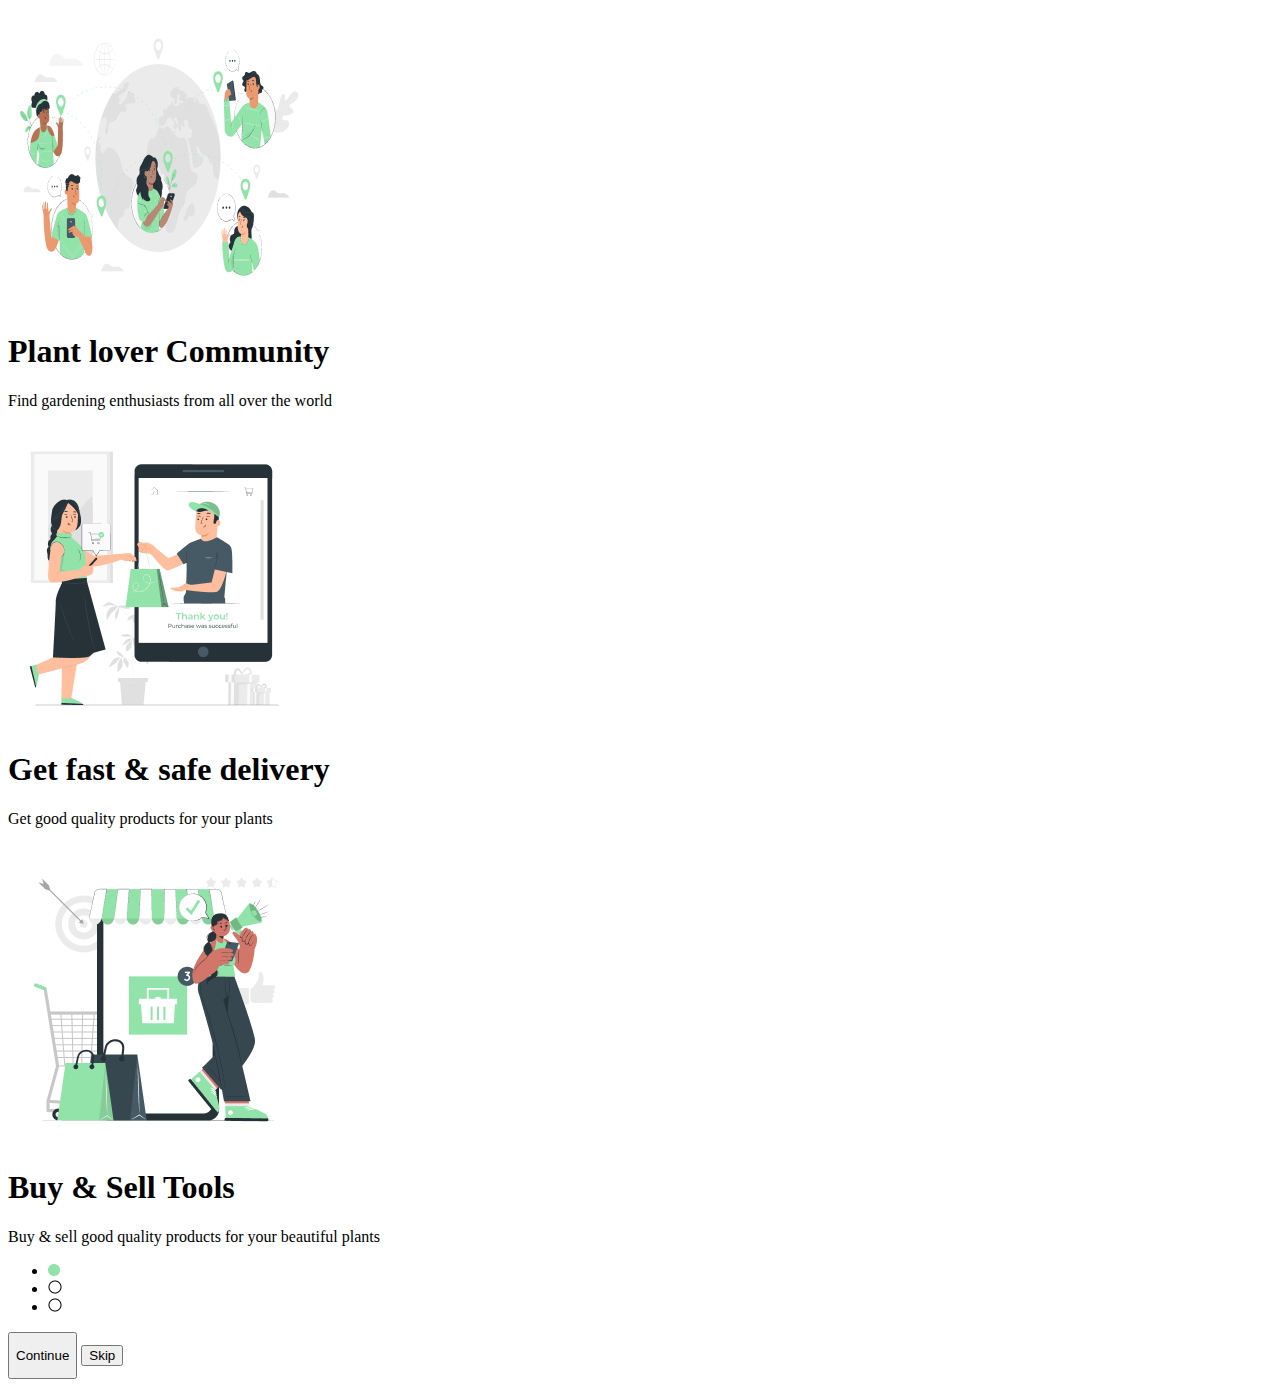
==== index.html @ 4a6655d0 "Commit inicial" ====
<!DOCTYPE html>
<html lang="en">
<head>
    <meta charset="UTF-8">
    <meta http-equiv="X-UA-Compatible" content="IE=edge">
    <meta name="viewport" content="width=device-width, initial-scale=1.0">
    <title>Plant Lover</title>
    <link href="https://fonts.googleapis.com/css2?family=Poppins:ital,wght@0,100;0,200;0,300;0,400;0,500;0,600;0,700;0,800;0,900;1,100;1,200;1,300;1,400;1,500;1,600;1,700;1,800;1,900&display=swap" rel="stylesheet">
    <link rel="stylesheet" href="/assets/styles/style.css">
</head>
<body>
    <main class="cards">
        <article class="card__1--ativo">
            <div><img src="assets/images/banner__onlineWorld.png" alt=""></div>
            <h1>Plant lover Community</h1>
            <p>Find gardening enthusiasts from all over the world</p>
        </article>
        <article class="card__2">
            <div><img src="assets/images/banner__delivery.png" alt=""></div>
            <h1>Get fast & safe delivery</h1>
            <p>Get good quality products for your plants</p>
        </article>
        <article class="card__3">
            <div><img src="assets/images/banner__buySell.png" alt=""></div>
            <h1>Buy & Sell Tools</h1>
            <p>Buy & sell good quality products for your beautiful plants</p>
        </article>
    </main>
    <nav>
        <div class="point">
            <ul>
            <li><img src="assets/images/Point__active.png" alt=""></li>
            <li><img src="assets/images/Point.png" alt=""></li>
            <li><img src="assets/images/Point.png" alt=""></li>
            </ul>
        </div>
        <div class="botoes">
            <button class="botao__continuar"><p>Continue</p></button>
            <button class="botao__pular">Skip</button>
        </div>
    </nav>
</body>
</html>
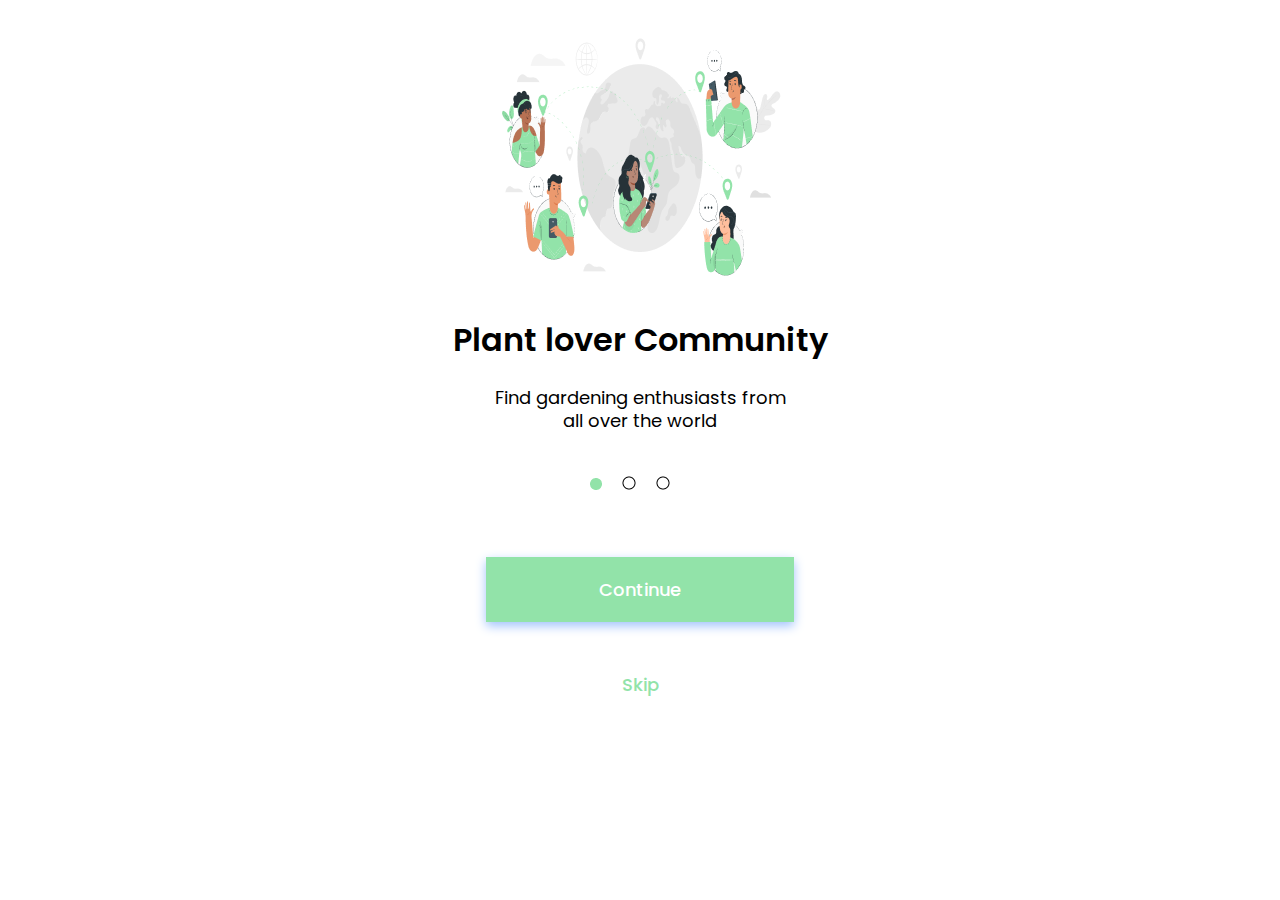
==== commit 9994f32c: "Finalização com CSS" ====
--- a/index.html
+++ b/index.html
@@ -10,33 +10,21 @@
 </head>
 <body>
     <main class="cards">
-        <article class="card__1--ativo">
-            <div><img src="assets/images/banner__onlineWorld.png" alt=""></div>
+        <article id="card__1" class="card">
+            <div><img src="assets/images/banner__onlineWorld.png" alt="Banner Online World"></div>
             <h1>Plant lover Community</h1>
             <p>Find gardening enthusiasts from all over the world</p>
         </article>
-        <article class="card__2">
-            <div><img src="assets/images/banner__delivery.png" alt=""></div>
-            <h1>Get fast & safe delivery</h1>
-            <p>Get good quality products for your plants</p>
-        </article>
-        <article class="card__3">
-            <div><img src="assets/images/banner__buySell.png" alt=""></div>
-            <h1>Buy & Sell Tools</h1>
-            <p>Buy & sell good quality products for your beautiful plants</p>
-        </article>
     </main>
     <nav>
-        <div class="point">
-            <ul>
-            <li><img src="assets/images/Point__active.png" alt=""></li>
-            <li><img src="assets/images/Point.png" alt=""></li>
-            <li><img src="assets/images/Point.png" alt=""></li>
-            </ul>
+        <div class="selected">
+            <div class="slide1"><img src="assets/images/Point__active.png" alt="Active button"></div>
+            <div class="slide2"><img src="assets/images/Point.png" alt="Not active button"></div>
+            <div class="slide3"><img src="assets/images/Point.png" alt="Not active button"></div>
         </div>
-        <div class="botoes">
-            <button class="botao__continuar"><p>Continue</p></button>
-            <button class="botao__pular">Skip</button>
+        <div class="buttons">
+            <button class="button__next"><a href="assets/pages/second.html"><p>Continue</p></a></button>
+            <button class="button__skip"><a href="assets/pages/third.html"><p>Skip</p></a></button>
         </div>
     </nav>
 </body>
--- a/assets/styles/style.css
+++ b/assets/styles/style.css
@@ -0,0 +1,125 @@
+* {
+    font-family: 'Poppins', sans-serif;
+}
+
+/* Guia CSS
+1- Estilização do Main | Linhas 11 ~ 51
+2- Estilização do Nav | Linhas 53 ~ 105
+3- Responsividade 1440px | Linhas 107 ~ 115
+*/
+
+/* Estilização do Main */
+
+main {
+    display: flex;
+    justify-content: center;
+    align-content: center;
+}
+
+a {
+    text-decoration: none;
+}
+
+.card {
+    display: flex;
+    justify-content: center;
+    align-items: center;
+    flex-direction: column;
+    margin: auto;
+}
+
+.card img {
+    margin-bottom: -20px;
+}
+
+.card__off {
+    display: none;
+}
+
+.card h1 {
+    font-weight: 600;
+}
+
+.card p {
+    line-height: 23.2px;
+    max-width: 299px;
+    text-align: center;
+    font-weight: 400;
+    font-size: 18px;
+    margin: 0 0 40px 0;
+    height: auto;
+}
+
+/* Estilização do Nav */
+
+.selected {
+    display: flex;
+    justify-content: center;
+    margin-bottom: 60px;
+}
+
+.slide1, .slide2, .slide3 {
+    margin-right: 20px;
+    cursor: pointer;
+}
+
+.buttons {
+    display: flex;
+    justify-content: center;
+    align-items: center;
+    flex-direction: column;
+}
+
+.button__next {
+    border-style: none;
+    background: #92E3A9;
+    width: 308px;
+    box-shadow: 0px 4px 10px #A1C3FC;
+    cursor: pointer;
+}
+
+.button__next:hover {
+    background: #7bc08e;
+}
+
+.button__next p {
+    font-style: normal;
+    font-weight: 500;
+    font-size: 18px;
+    color: #FFFFFF;
+}
+
+.button__skip {
+    color: #92E3A9;
+    background-color: white;
+    border-style: none;
+    margin-top: 30px;
+    cursor: pointer;
+}
+
+.button__skip p {
+    font-style: normal;
+    font-weight: 500;
+    font-size: 18px;
+    color: #92E3A9;
+}
+
+/* Responsividade 1440px */
+
+@media screen and (min-width: 1440px) {
+    .card p {
+        line-height: 23.2px;
+        max-width: 299px;
+        text-align: center;
+        font-weight: 400;
+        font-size: 18px;
+        margin: 0 0 20px 0;
+        height: auto;
+    }
+
+    .selected {
+        display: flex;
+        justify-content: center;
+        margin-bottom: 20px;
+    }
+}